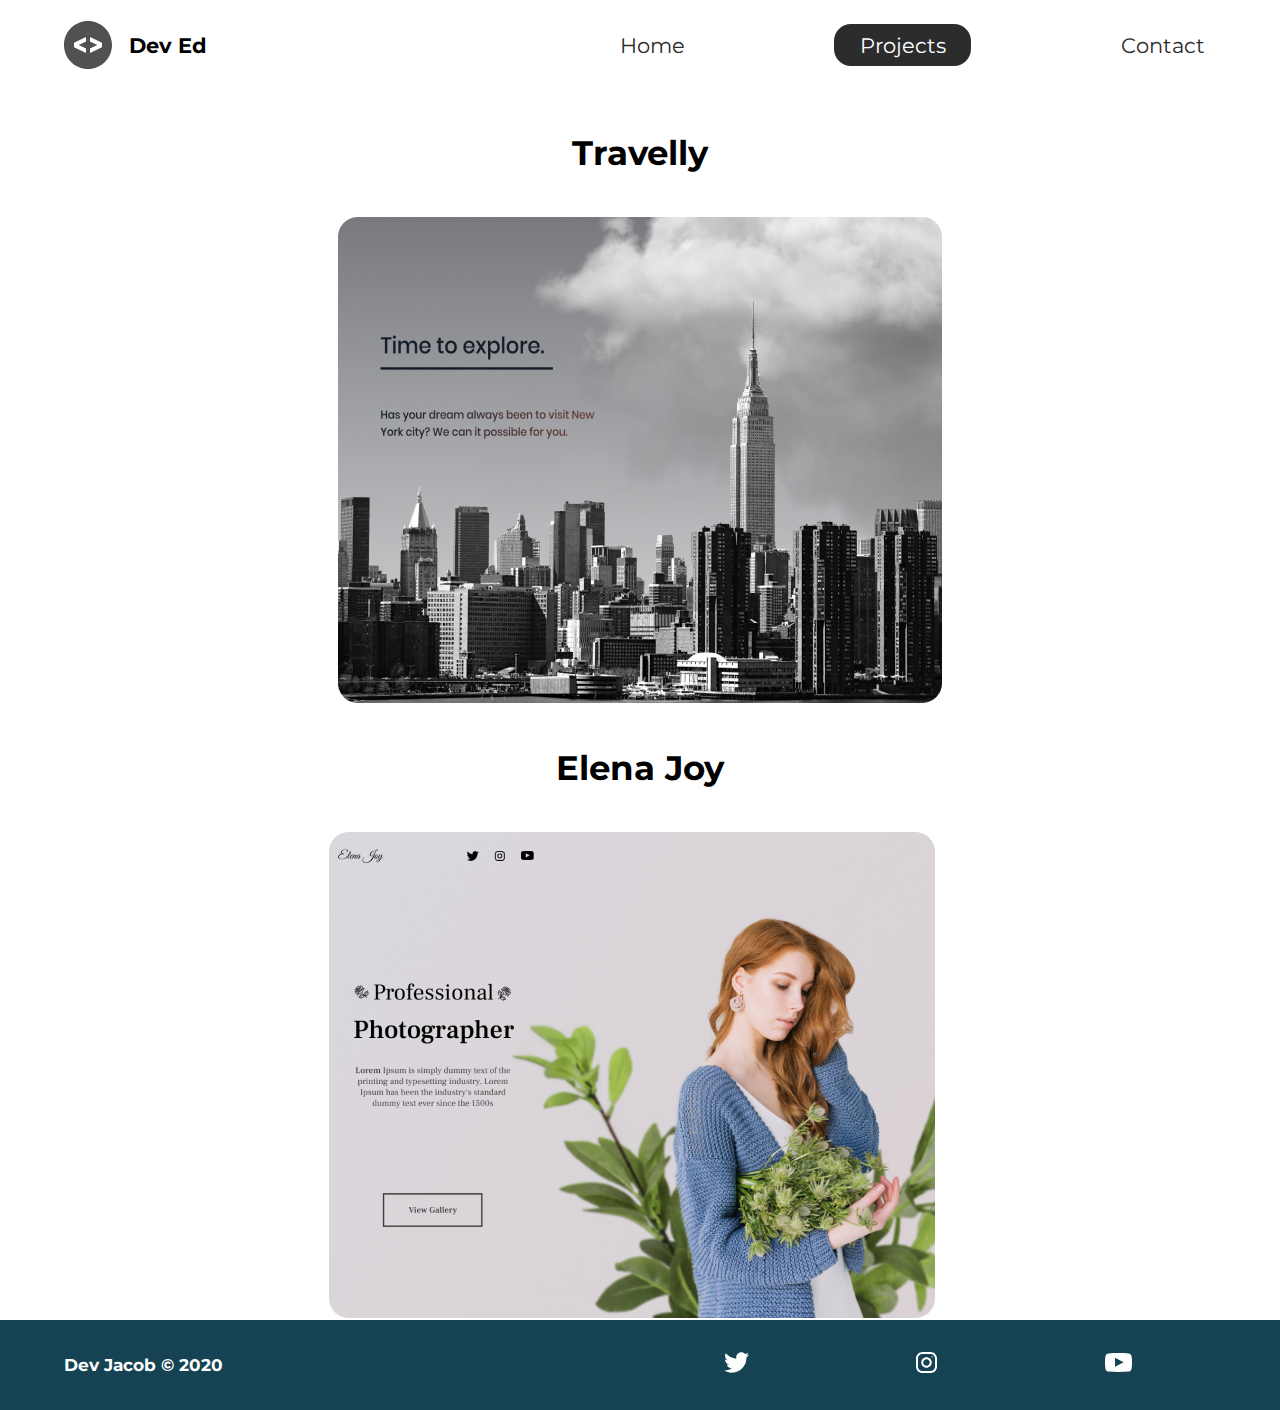
==== projects/index.html @ eb7f0c8c "portfolio" ====
<!DOCTYPE html>
<html lang="en">
  <head>
    <meta charset="UTF-8" />
    <meta name="viewport" content="width=device-width, initial-scale=1.0" />
    <meta http-equiv="X-UA-Compatible" content="ie=edge" />
    <meta
      name="description"
      content="Dev Jacob is a front end web developer who specializes in html,css"
    />
    <meta name="robots" content="index,follow" />
    <link
      href="https://fonts.googleapis.com/css?family=Montserrat:400,500&display=swap"
      rel="stylesheet"
    />
    <link rel="stylesheet" href="../styles/style.css" />
    <title>Dev Jacob | Web Developer</title>
  </head>
  <body>
    <header class="main-head">
      <nav>
        <div class="logo">
          <img src="../icons/code.svg" alt="logo" />
          <h1>Dev Ed</h1>
        </div>
        <ul>
          <li><a href="../index.html">Home</a></li>
          <li><a class="active" href="./index.html">Projects</a></li>
          <li><a href="../contact/">Contact</a></li>
        </ul>
      </nav>
    </header>
    <section class="projects">
      <div class="travelly">
        <h2>Travelly</h2>
        <img src="../img/travelly.jpg" alt="travelly-project" />
      </div>
      <div class="travelly">
        <h2>Elena Joy</h2>
        <img src="../img/elena-joy.jpg" alt="elena-project" />
      </div>
    </section>
    <footer>
      <h4>Dev Jacob &copy; 2020</h4>
      <ul>
        <li>
          <a href="#"><img src="/icons/twitter 1.svg" alt="twitter-social"/></a>
        </li>
        <li>
          <a href="#"
            ><img src="/icons/instagram 1.svg" alt="instagram-social"
          /></a>
        </li>
        <li>
          <a href="#"
            ><img src="/icons/youtube-symbol 1.svg" alt="youtube-social"
          /></a>
        </li>
      </ul>
    </footer>
  </body>
</html>
---- styles/style.css ----
/* Global Styles */
* {
  margin: 0;
  padding: 0;
  -webkit-box-sizing: border-box;
          box-sizing: border-box;
}

html {
  font-size: 62.5%;
}

body {
  font-family: "Montserrat", sans-serif;
}

h1 {
  font-size: 2.5rem;
}

li,
button,
label,
input,
a,
p {
  font-size: 2.5rem;
}

h2 {
  font-size: 4rem;
}

h3 {
  font-size: 2.5rem;
}

h4,
h5 {
  font-size: 2rem;
}

ul {
  list-style: none;
}

a {
  text-decoration: none;
  color: #2c2c2c;
}

.main-head {
  width: 95%;
  margin: 0 0 0 auto;
}

nav {
  display: -webkit-box;
  display: -ms-flexbox;
  display: flex;
  -webkit-box-pack: justify;
      -ms-flex-pack: justify;
          justify-content: space-between;
  -webkit-box-align: center;
      -ms-flex-align: center;
          align-items: center;
  -webkit-box-orient: horizontal;
  -webkit-box-direction: normal;
      -ms-flex-direction: row;
          flex-direction: row;
  min-height: 10vh;
  width: 60%;
  -ms-flex-wrap: wrap;
      flex-wrap: wrap;
}

nav .logo {
  display: -webkit-box;
  display: -ms-flexbox;
  display: flex;
  -webkit-box-pack: start;
      -ms-flex-pack: start;
          justify-content: flex-start;
  -webkit-box-align: center;
      -ms-flex-align: center;
          align-items: center;
  -webkit-box-orient: horizontal;
  -webkit-box-direction: normal;
      -ms-flex-direction: row;
          flex-direction: row;
  -webkit-box-flex: 1;
      -ms-flex: 1 1 10rem;
          flex: 1 1 10rem;
}

nav .logo h1 {
  margin: 2rem;
}

nav ul {
  display: -webkit-box;
  display: -ms-flexbox;
  display: flex;
  -ms-flex-pack: distribute;
      justify-content: space-around;
  -webkit-box-align: center;
      -ms-flex-align: center;
          align-items: center;
  -webkit-box-orient: horizontal;
  -webkit-box-direction: normal;
      -ms-flex-direction: row;
          flex-direction: row;
  -webkit-box-flex: 1;
      -ms-flex: 1 1 40rem;
          flex: 1 1 40rem;
}

.intro {
  min-height: 90vh;
  width: 90%;
  margin: auto;
  -ms-flex-wrap: wrap;
      flex-wrap: wrap;
  display: -webkit-box;
  display: -ms-flexbox;
  display: flex;
  -webkit-box-pack: justify;
      -ms-flex-pack: justify;
          justify-content: space-between;
  -webkit-box-align: center;
      -ms-flex-align: center;
          align-items: center;
  -webkit-box-orient: horizontal;
  -webkit-box-direction: normal;
      -ms-flex-direction: row;
          flex-direction: row;
}

.intro h2 {
  font-size: 8rem;
  padding-top: 2rem;
  background: -webkit-gradient(linear, left top, right top, from(#38d39f), to(#38a4d3));
  background: linear-gradient(left, #38d39f, #38a4d3);
  background-clip: text;
  -webkit-text-fill-color: transparent;
  display: inline-block;
}

.intro h3 {
  font-size: 6rem;
  padding: 2rem 0rem;
}

.intro p {
  padding-top: 2rem;
  color: #2c2c2c;
}

.splash {
  position: absolute;
  top: 0%;
  right: 0%;
  height: 100%;
  z-index: -1;
}

.intro-social {
  margin-top: 4rem;
}

.intro-social a {
  margin-right: 5rem;
}

.active {
  background: #2c2c2c;
  color: white;
  padding: 1rem 3rem;
  border-radius: 2rem;
}

.intro-text,
.intro-images {
  -webkit-box-flex: 1;
      -ms-flex: 1 1 40rem;
          flex: 1 1 40rem;
}

#plant-left {
  -webkit-animation: plant 1.5s ease infinite alternate;
          animation: plant 1.5s ease infinite alternate;
}

#plant-right {
  -webkit-animation: plant 1.5s ease infinite alternate 0.5s;
          animation: plant 1.5s ease infinite alternate 0.5s;
}

#me {
  -webkit-animation: me 1s ease infinite alternate;
          animation: me 1s ease infinite alternate;
  -webkit-transform-origin: bottom;
          transform-origin: bottom;
}

#clock-arrow {
  -webkit-animation: clock 1.5s infinite linear;
          animation: clock 1.5s infinite linear;
  transform-box: fill-box;
  -webkit-transform-origin: bottom;
          transform-origin: bottom;
}

@-webkit-keyframes me {
  from {
    -webkit-transform: rotateZ(-5deg);
            transform: rotateZ(-5deg);
  }
  to {
    -webkit-transform: rotateZ(5deg);
            transform: rotateZ(5deg);
  }
}

@keyframes me {
  from {
    -webkit-transform: rotateZ(-5deg);
            transform: rotateZ(-5deg);
  }
  to {
    -webkit-transform: rotateZ(5deg);
            transform: rotateZ(5deg);
  }
}

@-webkit-keyframes plant {
  from {
    -webkit-transform: translateY(0%);
            transform: translateY(0%);
  }
  to {
    -webkit-transform: translateY(-30%);
            transform: translateY(-30%);
  }
}

@keyframes plant {
  from {
    -webkit-transform: translateY(0%);
            transform: translateY(0%);
  }
  to {
    -webkit-transform: translateY(-30%);
            transform: translateY(-30%);
  }
}

@-webkit-keyframes clock {
  from {
    -webkit-transform: rotateZ(0deg);
            transform: rotateZ(0deg);
  }
  to {
    -webkit-transform: rotateZ(360deg);
            transform: rotateZ(360deg);
  }
}

@keyframes clock {
  from {
    -webkit-transform: rotateZ(0deg);
            transform: rotateZ(0deg);
  }
  to {
    -webkit-transform: rotateZ(360deg);
            transform: rotateZ(360deg);
  }
}

.projects {
  width: 90%;
  margin: auto;
  min-height: 90vh;
  display: -webkit-box;
  display: -ms-flexbox;
  display: flex;
  -webkit-box-pack: justify;
      -ms-flex-pack: justify;
          justify-content: space-between;
  -webkit-box-align: center;
      -ms-flex-align: center;
          align-items: center;
  -webkit-box-orient: horizontal;
  -webkit-box-direction: normal;
      -ms-flex-direction: row;
          flex-direction: row;
  text-align: center;
  -ms-flex-wrap: wrap;
      flex-wrap: wrap;
}

.projects h2 {
  margin: 5rem;
}

.travelly,
.elena {
  -webkit-box-flex: 1;
      -ms-flex: 1 1 40rem;
          flex: 1 1 40rem;
}

.form-section {
  min-height: 80vh;
  display: -webkit-box;
  display: -ms-flexbox;
  display: flex;
  -webkit-box-pack: center;
      -ms-flex-pack: center;
          justify-content: center;
  -webkit-box-align: center;
      -ms-flex-align: center;
          align-items: center;
  -webkit-box-orient: horizontal;
  -webkit-box-direction: normal;
      -ms-flex-direction: row;
          flex-direction: row;
  margin-top: 3rem;
}

.form-section form {
  padding: 3rem 10rem;
  -webkit-box-shadow: 0px 10px 10px rgba(0, 0, 0, 0.2), 0px 20px 40px rgba(0, 0, 0, 0.2);
          box-shadow: 0px 10px 10px rgba(0, 0, 0, 0.2), 0px 20px 40px rgba(0, 0, 0, 0.2);
  display: -webkit-box;
  display: -ms-flexbox;
  display: flex;
  -webkit-box-pack: center;
      -ms-flex-pack: center;
          justify-content: center;
  -webkit-box-align: center;
      -ms-flex-align: center;
          align-items: center;
  -webkit-box-orient: vertical;
  -webkit-box-direction: normal;
      -ms-flex-direction: column;
          flex-direction: column;
  border-radius: 2rem;
}

.form-section form input,
.form-section form textarea {
  margin: 2rem;
}

.form-section form input:focus,
.form-section form textarea:focus {
  outline: 2px solid black;
}

.form-section form textarea {
  font-family: "Montserrat", sans-serif;
  font-size: 2rem;
}

.form-section form button {
  width: 100%;
  padding: 2rem;
  background: #154353;
  color: white;
}

.form-section form button:focus {
  background: #33696b;
}

footer {
  background: #154353;
  color: white;
  min-height: 10vh;
  padding: 0% 5%;
  display: -webkit-box;
  display: -ms-flexbox;
  display: flex;
  -webkit-box-pack: start;
      -ms-flex-pack: start;
          justify-content: flex-start;
  -webkit-box-align: center;
      -ms-flex-align: center;
          align-items: center;
  -webkit-box-orient: horizontal;
  -webkit-box-direction: normal;
      -ms-flex-direction: row;
          flex-direction: row;
}

footer ul {
  -webkit-box-flex: 1;
      -ms-flex: 1 1 40rem;
          flex: 1 1 40rem;
  display: -webkit-box;
  display: -ms-flexbox;
  display: flex;
  -ms-flex-pack: distribute;
      justify-content: space-around;
  -webkit-box-align: center;
      -ms-flex-align: center;
          align-items: center;
  -webkit-box-orient: horizontal;
  -webkit-box-direction: normal;
      -ms-flex-direction: row;
          flex-direction: row;
}

footer h4 {
  -webkit-box-flex: 1;
      -ms-flex: 1 1 40rem;
          flex: 1 1 40rem;
}

@media screen and (max-width: 1332px) {
  html {
    font-size: 53%;
  }
  .splash {
    display: none;
  }
  svg {
    width: 80%;
  }
  nav {
    width: 100%;
  }
}

@media screen and (max-width: 754px) {
  html {
    font-size: 45%;
  }
  svg {
    height: 60%;
  }
  .main-head {
    width: 100%;
  }
  nav .logo {
    display: -webkit-box;
    display: -ms-flexbox;
    display: flex;
    -webkit-box-pack: center;
        -ms-flex-pack: center;
            justify-content: center;
    -webkit-box-align: center;
        -ms-flex-align: center;
            align-items: center;
    -webkit-box-orient: vertical;
    -webkit-box-direction: normal;
        -ms-flex-direction: column;
            flex-direction: column;
    -webkit-box-flex: 1;
        -ms-flex: 1 1 20rem;
            flex: 1 1 20rem;
    margin-top: 2rem;
  }
  nav ul {
    -webkit-box-flex: 1;
        -ms-flex: 1 1 60rem;
            flex: 1 1 60rem;
    margin: 2rem 0rem;
  }
  .intro-text {
    margin-top: 5rem;
    text-align: center;
  }
  .intro-images {
    text-align: center;
  }
  .intro-social {
    display: -webkit-box;
    display: -ms-flexbox;
    display: flex;
    -webkit-box-pack: center;
        -ms-flex-pack: center;
            justify-content: center;
    -webkit-box-align: center;
        -ms-flex-align: center;
            align-items: center;
    -webkit-box-orient: horizontal;
    -webkit-box-direction: normal;
        -ms-flex-direction: row;
            flex-direction: row;
  }
  .intro-social a {
    margin: 2rem;
  }
  .elena,
  .travelly {
    -webkit-box-flex: 1;
        -ms-flex: 1 1 50rem;
            flex: 1 1 50rem;
  }
  .elena img,
  .travelly img {
    width: 100%;
    height: 100%;
  }
  form {
    padding: 0rem;
    width: 100%;
  }
}
/*# sourceMappingURL=style.css.map */
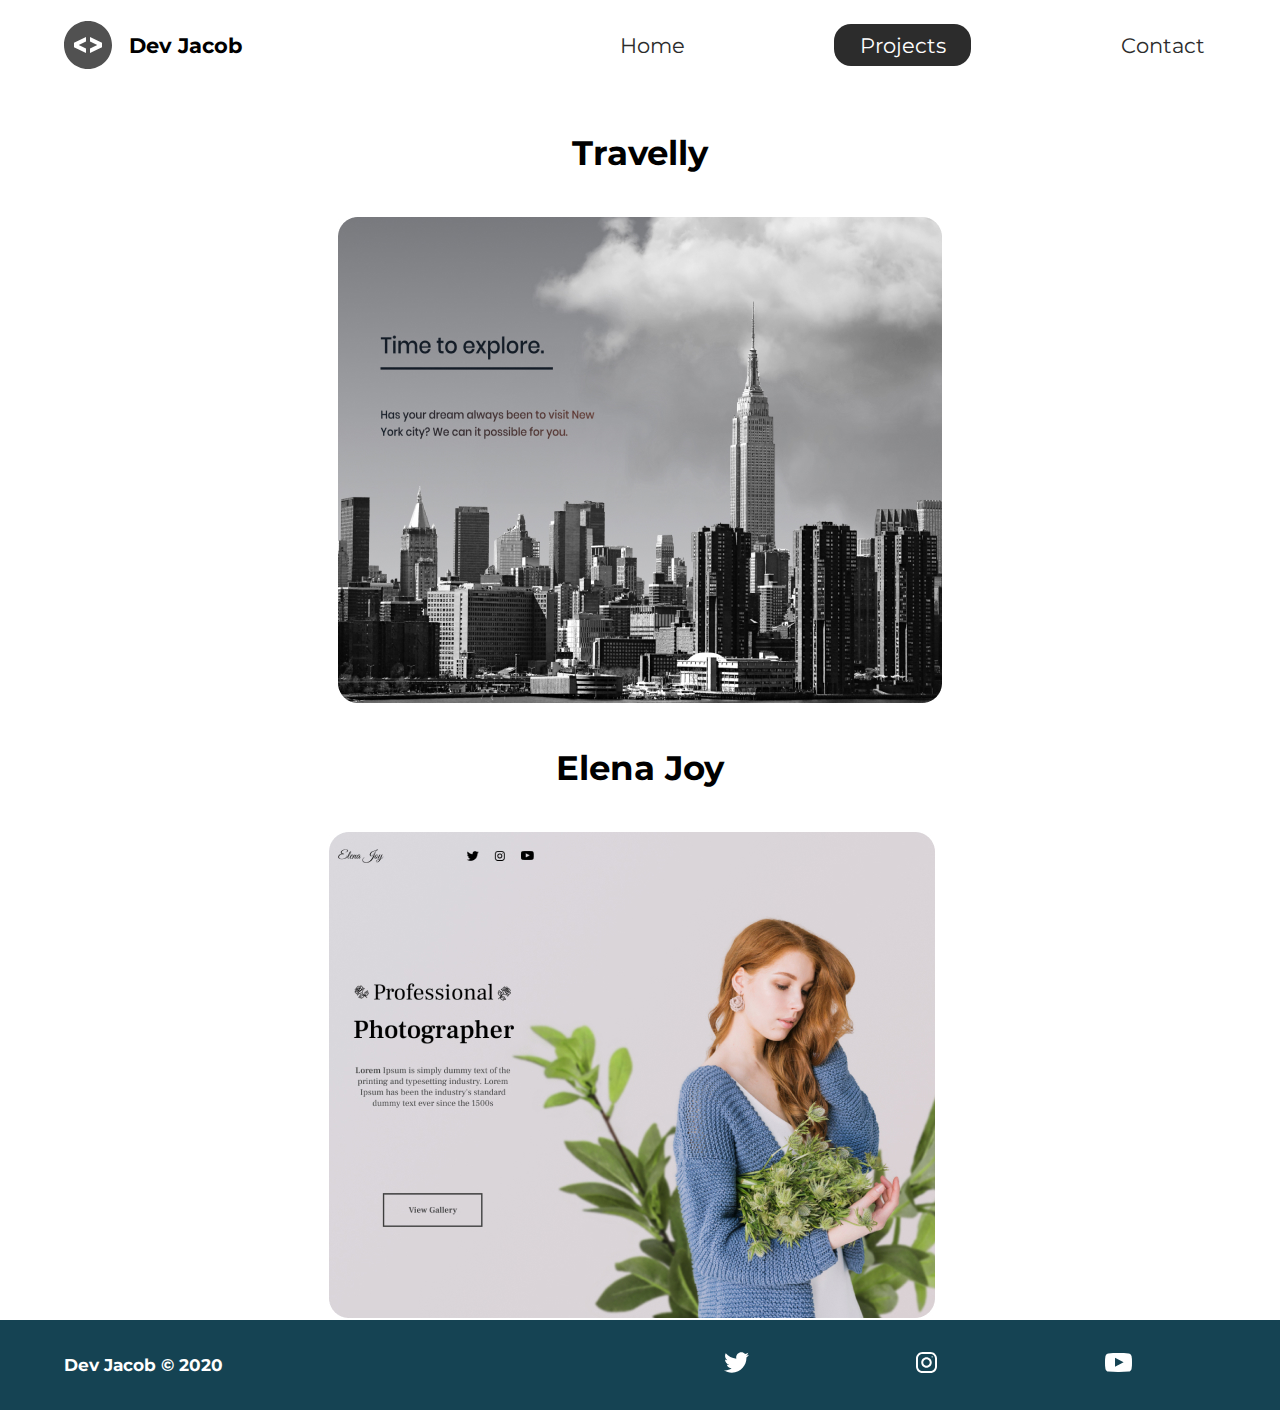
==== commit f8269a33: "misstype" ====
--- a/projects/index.html
+++ b/projects/index.html
@@ -21,7 +21,7 @@
       <nav>
         <div class="logo">
           <img src="../icons/code.svg" alt="logo" />
-          <h1>Dev Ed</h1>
+          <h1>Dev Jacob</h1>
         </div>
         <ul>
           <li><a href="../index.html">Home</a></li>
